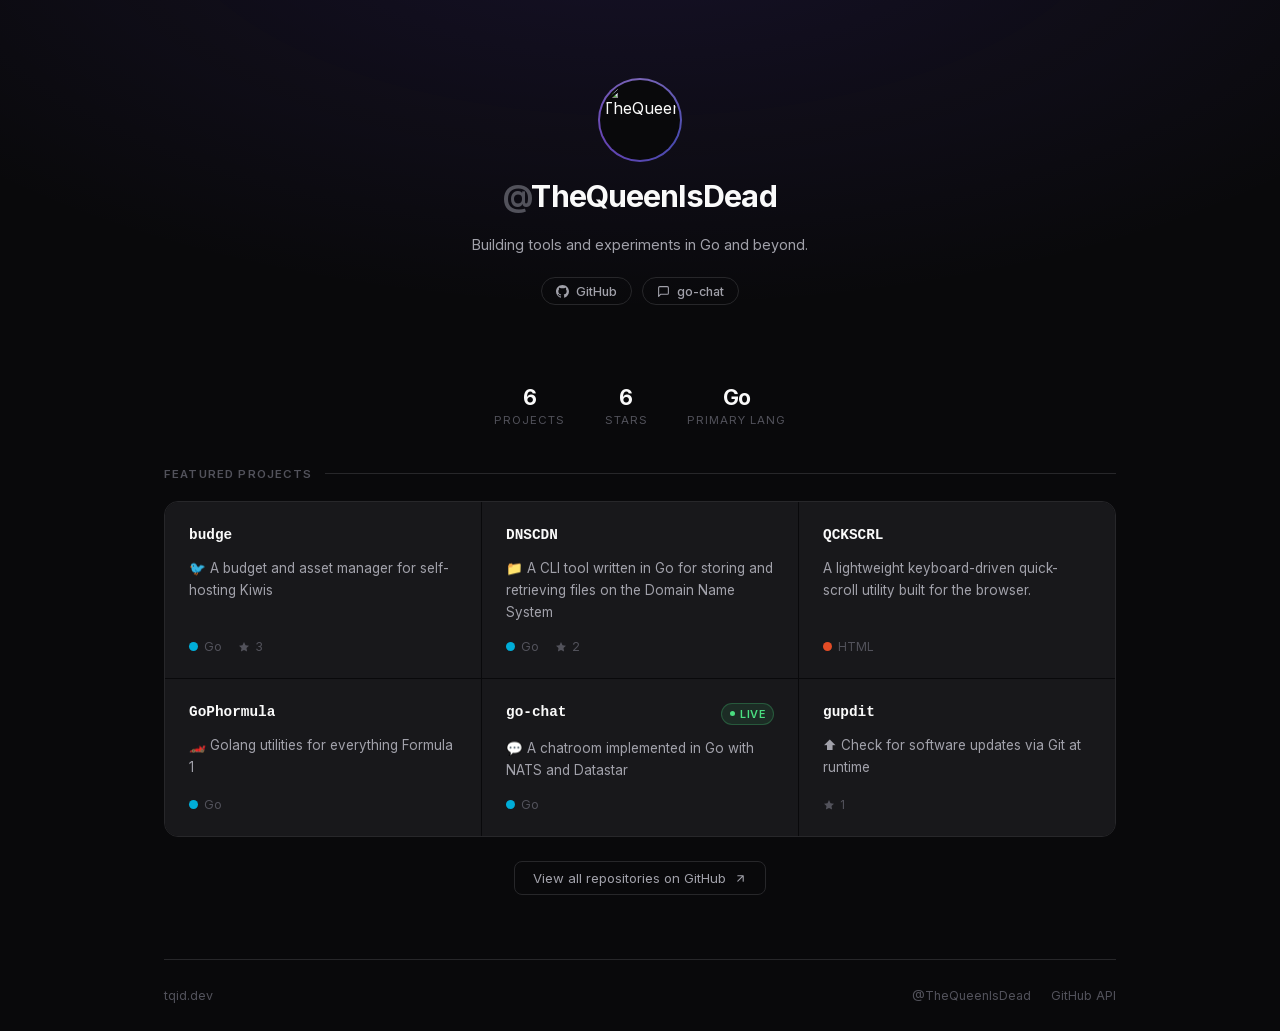
==== www/index.html @ 628c7e81 "feat: import website" ====
<!DOCTYPE html>
<html lang="en">
<head>
  <meta charset="UTF-8" />
  <meta name="viewport" content="width=device-width, initial-scale=1.0" />
  <title>tqid.dev</title>
  <meta name="description" content="TheQueenIsDead — Software projects and experiments" />
  <link rel="stylesheet" href="style.css" />
  <script defer src="main.js"></script>
  <script defer src="vendor/js/alpinejs/3.15.12/cdn.min.js"></script>
</head>
<body>
  <div class="container" x-data="app">

    <header>
      <div class="avatar-wrap">
        <div class="avatar-ring"></div>
        <div class="avatar-inner">
          <img src="https://avatars.githubusercontent.com/u/30706552?v=4" alt="TheQueenIsDead" />
        </div>
      </div>
      <h1 class="handle">
        <span class="handle-at">@</span><span class="handle-name">TheQueenIsDead</span>
      </h1>
      <p class="bio">Building tools and experiments in Go and beyond.</p>
      <div class="header-links">
        <a class="pill" href="https://github.com/TheQueenIsDead" target="_blank" rel="noopener">
          <svg width="13" height="13" viewBox="0 0 24 24" fill="currentColor" aria-hidden="true"><path d="M12 0c-6.626 0-12 5.373-12 12 0 5.302 3.438 9.8 8.207 11.387.599.111.793-.261.793-.577v-2.234c-3.338.726-4.033-1.416-4.033-1.416-.546-1.387-1.333-1.756-1.333-1.756-1.089-.745.083-.729.083-.729 1.205.084 1.839 1.237 1.839 1.237 1.07 1.834 2.807 1.304 3.492.997.107-.775.418-1.305.762-1.604-2.665-.305-5.467-1.334-5.467-5.931 0-1.311.469-2.381 1.236-3.221-.124-.303-.535-1.524.117-3.176 0 0 1.008-.322 3.301 1.23.957-.266 1.983-.399 3.003-.404 1.02.005 2.047.138 3.006.404 2.291-1.552 3.297-1.23 3.297-1.23.653 1.653.242 2.874.118 3.176.77.84 1.235 1.911 1.235 3.221 0 4.609-2.807 5.624-5.479 5.921.43.372.823 1.102.823 2.222v3.293c0 .319.192.694.801.576 4.765-1.589 8.199-6.086 8.199-11.386 0-6.627-5.373-12-12-12z"/></svg>
          GitHub
        </a>
        <a class="pill" href="https://chat.tqid.dev" target="_blank" rel="noopener">
          <svg width="13" height="13" viewBox="0 0 24 24" fill="none" stroke="currentColor" stroke-width="2" stroke-linecap="round" stroke-linejoin="round" aria-hidden="true"><path d="M21 15a2 2 0 0 1-2 2H7l-4 4V5a2 2 0 0 1 2-2h14a2 2 0 0 1 2 2z"/></svg>
          go-chat
        </a>
      </div>
    </header>

    <div class="stats-row">
      <div class="stat">
        <div class="stat-value" x-text="repos.length">6</div>
        <div class="stat-label">Projects</div>
      </div>
      <div class="stat">
        <div class="stat-value" x-text="totalStars">—</div>
        <div class="stat-label">Stars</div>
      </div>
      <div class="stat">
        <div class="stat-value" x-text="primaryLang">Go</div>
        <div class="stat-label">Primary lang</div>
      </div>
    </div>

    <div class="section-header">
      <span class="section-label">Featured Projects</span>
      <div class="section-line"></div>
    </div>

    <div class="projects-grid">
      <template x-for="repo in repos" :key="repo.name">
        <a class="card"
           :href="repo.html_url"
           target="_blank"
           rel="noopener"
           :aria-label="repo.name + ' on GitHub'"
           @mousemove="onMouseMove($event, $el)">
          <div class="card-top">
            <span class="card-name" x-text="repo.name"></span>
            <div class="badges">
              <span class="live-badge" x-show="repo.homepage && repo.homepage.trim()">
                <span class="live-dot"></span>live
              </span>
            </div>
          </div>
          <p class="card-desc" x-text="repo.description || 'No description provided.'"></p>
          <div class="card-footer">
            <div class="card-meta">
              <span class="lang" x-show="repo.language">
                <span class="lang-dot" :style="'background:' + langColor(repo.language)"></span>
                <span x-text="repo.language"></span>
              </span>
              <span class="stars" x-show="repo.stargazers_count > 0">
                <svg width="12" height="12" viewBox="0 0 24 24" fill="currentColor" aria-hidden="true"><path d="M12 2l3.09 6.26L22 9.27l-5 4.87 1.18 6.88L12 17.77l-6.18 3.25L7 14.14 2 9.27l6.91-1.01L12 2z"/></svg>
                <span x-text="repo.stargazers_count"></span>
              </span>
            </div>
            <svg class="arrow-icon" width="14" height="14" viewBox="0 0 24 24" fill="none" stroke="currentColor" stroke-width="2" stroke-linecap="round" stroke-linejoin="round" aria-hidden="true"><path d="M7 17 16.2 7.8M17 17V7H7"/></svg>
          </div>
        </a>
      </template>
    </div>

    <div class="view-all">
      <a href="https://github.com/TheQueenIsDead?tab=repositories" target="_blank" rel="noopener">
        View all repositories on GitHub
        <svg width="13" height="13" viewBox="0 0 24 24" fill="none" stroke="currentColor" stroke-width="2" stroke-linecap="round" stroke-linejoin="round" aria-hidden="true"><path d="M7 17 16.2 7.8M17 17V7H7"/></svg>
      </a>
    </div>

    <footer>
      <span class="footer-left">tqid.dev</span>
      <div class="footer-right">
        <a href="https://github.com/TheQueenIsDead" target="_blank" rel="noopener">@TheQueenIsDead</a>
        <a href="https://docs.github.com/en/rest" target="_blank" rel="noopener">GitHub API</a>
      </div>
    </footer>

  </div>
</body>
</html>
---- www/style.css ----
@font-face {
  font-family: 'Inter';
  font-style: normal;
  font-weight: 300 700;
  font-display: swap;
  src: url('vendor/fonts/inter/v20/inter.woff2') format('woff2');
}

*, *::before, *::after { box-sizing: border-box; margin: 0; padding: 0; }

:root {
  --bg: #09090b;
  --surface: #18181b;
  --surface-hover: #1c1c1f;
  --border: #27272a;
  --border-hover: #52525b;
  --text-1: #fafafa;
  --text-2: #a1a1aa;
  --text-3: #52525b;
  --accent: #a78bfa;
  --accent-dim: rgba(167, 139, 250, 0.08);
  --accent-border: rgba(167, 139, 250, 0.25);
  --green: #4ade80;
  --green-dim: rgba(74, 222, 128, 0.1);
  --green-border: rgba(74, 222, 128, 0.25);
}

html {
  font-family: 'Inter', system-ui, -apple-system, sans-serif;
  background: var(--bg);
  color: var(--text-1);
  -webkit-font-smoothing: antialiased;
}

body {
  min-height: 100vh;
  background:
    radial-gradient(ellipse 70% 40% at 50% -10%, rgba(120, 80, 255, 0.12), transparent),
    var(--bg);
}

.container {
  max-width: 1000px;
  margin: 0 auto;
  padding: 0 1.5rem;
}

/* ── Hero ── */
header {
  padding: 5rem 0 3.5rem;
  display: flex;
  flex-direction: column;
  align-items: center;
  text-align: center;
  gap: 1.25rem;
}

.avatar-wrap {
  position: relative;
  width: 80px;
  height: 80px;
}

.avatar-ring {
  position: absolute;
  inset: -2px;
  border-radius: 50%;
  background: conic-gradient(from 0deg, #a78bfa, #6366f1, #8b5cf6, #a78bfa);
  animation: spin 6s linear infinite;
  opacity: 0.7;
}

@keyframes spin { to { transform: rotate(360deg); } }

.avatar-inner {
  position: relative;
  width: 80px;
  height: 80px;
  border-radius: 50%;
  background: var(--bg);
  padding: 2px;
  z-index: 1;
}

.avatar-inner img {
  width: 100%;
  height: 100%;
  border-radius: 50%;
  display: block;
}

.handle {
  font-size: 1.9rem;
  font-weight: 700;
  letter-spacing: -0.03em;
  line-height: 1.1;
}

.handle-at { color: var(--text-3); }
.handle-name { color: var(--text-1); }

.bio {
  font-size: 0.9rem;
  color: var(--text-2);
  max-width: 380px;
  line-height: 1.65;
}

.header-links {
  display: flex;
  gap: 0.6rem;
  flex-wrap: wrap;
  justify-content: center;
}

.pill {
  display: inline-flex;
  align-items: center;
  gap: 0.4rem;
  padding: 0.35rem 0.9rem;
  border-radius: 9999px;
  border: 1px solid var(--border);
  font-size: 0.78rem;
  font-weight: 500;
  color: var(--text-2);
  text-decoration: none;
  background: transparent;
  transition: border-color 0.15s, color 0.15s, background 0.15s;
}

.pill:hover {
  border-color: var(--border-hover);
  color: var(--text-1);
  background: var(--surface);
}

/* ── Stats row ── */
.stats-row {
  display: flex;
  justify-content: center;
  gap: 2.5rem;
  padding: 1.5rem 0 2.5rem;
}

.stat {
  text-align: center;
}

.stat-value {
  font-size: 1.3rem;
  font-weight: 700;
  letter-spacing: -0.03em;
  color: var(--text-1);
}

.stat-label {
  font-size: 0.72rem;
  color: var(--text-3);
  margin-top: 0.15rem;
  text-transform: uppercase;
  letter-spacing: 0.08em;
}

/* ── Section divider ── */
.section-header {
  display: flex;
  align-items: center;
  gap: 0.75rem;
  margin-bottom: 1.25rem;
}

.section-label {
  font-size: 0.72rem;
  font-weight: 600;
  text-transform: uppercase;
  letter-spacing: 0.1em;
  color: var(--text-3);
  white-space: nowrap;
}

.section-line {
  flex: 1;
  height: 1px;
  background: var(--border);
}

/* ── Cards ── */
.projects-grid {
  display: grid;
  grid-template-columns: repeat(auto-fill, minmax(290px, 1fr));
  gap: 1px;
  border: 1px solid var(--border);
  border-radius: 14px;
  overflow: hidden;
  margin-bottom: 1.5rem;
}

.card {
  background: var(--surface);
  padding: 1.5rem;
  display: flex;
  flex-direction: column;
  gap: 0.75rem;
  text-decoration: none;
  color: inherit;
  transition: background 0.15s;
  position: relative;
  cursor: pointer;
}

.card::after {
  content: '';
  position: absolute;
  inset: 0;
  opacity: 0;
  background: radial-gradient(
    300px circle at var(--mx, 50%) var(--my, 50%),
    var(--accent-dim),
    transparent 70%
  );
  transition: opacity 0.25s;
  pointer-events: none;
}

.card:hover {
  background: var(--surface-hover);
}

.card:hover::after {
  opacity: 1;
}

.card-top {
  display: flex;
  align-items: flex-start;
  justify-content: space-between;
  gap: 0.5rem;
}

.card-name {
  font-family: ui-monospace, 'Cascadia Code', 'Source Code Pro', monospace;
  font-size: 0.9rem;
  font-weight: 600;
  color: var(--text-1);
  line-height: 1.3;
}

.badges {
  display: flex;
  gap: 0.35rem;
  flex-shrink: 0;
}

.live-badge {
  display: inline-flex;
  align-items: center;
  gap: 0.3rem;
  padding: 0.18rem 0.5rem;
  border-radius: 9999px;
  background: var(--green-dim);
  border: 1px solid var(--green-border);
  font-size: 0.68rem;
  font-weight: 600;
  color: var(--green);
  letter-spacing: 0.04em;
  text-transform: uppercase;
}

.live-dot {
  width: 5px;
  height: 5px;
  border-radius: 50%;
  background: var(--green);
  animation: blink 2s ease-in-out infinite;
}

@keyframes blink {
  0%, 100% { opacity: 1; box-shadow: 0 0 4px var(--green); }
  50% { opacity: 0.3; box-shadow: none; }
}

.card-desc {
  font-size: 0.84rem;
  color: var(--text-2);
  line-height: 1.65;
  flex: 1;
}

.card-footer {
  display: flex;
  align-items: center;
  justify-content: space-between;
  margin-top: 0.25rem;
}

.card-meta {
  display: flex;
  align-items: center;
  gap: 1rem;
}

.lang {
  display: inline-flex;
  align-items: center;
  gap: 0.4rem;
  font-size: 0.76rem;
  color: var(--text-3);
}

.lang-dot {
  width: 9px;
  height: 9px;
  border-radius: 50%;
  flex-shrink: 0;
}

.stars {
  display: inline-flex;
  align-items: center;
  gap: 0.3rem;
  font-size: 0.76rem;
  color: var(--text-3);
}

.arrow-icon {
  color: var(--text-3);
  opacity: 0;
  transform: translate(-3px, 3px);
  transition: opacity 0.15s, transform 0.15s;
  flex-shrink: 0;
}

.card:hover .arrow-icon {
  opacity: 1;
  transform: translate(0, 0);
}

/* ── View all link ── */
.view-all {
  display: flex;
  justify-content: center;
  margin-bottom: 4rem;
}

.view-all a {
  display: inline-flex;
  align-items: center;
  gap: 0.5rem;
  font-size: 0.82rem;
  color: var(--text-2);
  text-decoration: none;
  border: 1px solid var(--border);
  border-radius: 8px;
  padding: 0.5rem 1.1rem;
  transition: border-color 0.15s, color 0.15s, background 0.15s;
}

.view-all a:hover {
  border-color: var(--border-hover);
  color: var(--text-1);
  background: var(--surface);
}

/* ── Footer ── */
footer {
  border-top: 1px solid var(--border);
  padding: 1.75rem 0;
  display: flex;
  align-items: center;
  justify-content: space-between;
  flex-wrap: wrap;
  gap: 0.75rem;
}

.footer-left {
  font-size: 0.78rem;
  color: var(--text-3);
}

.footer-right {
  display: flex;
  gap: 1.25rem;
}

footer a {
  font-size: 0.78rem;
  color: var(--text-3);
  text-decoration: none;
  transition: color 0.15s;
}

footer a:hover { color: var(--text-1); }

/* ── Skeleton ── */
.skeleton {
  border-radius: 6px;
  background: linear-gradient(90deg, var(--surface) 0%, #222226 50%, var(--surface) 100%);
  background-size: 200% 100%;
  animation: shimmer 1.6s infinite;
}

@keyframes shimmer {
  0% { background-position: 200% 0; }
  100% { background-position: -200% 0; }
}

/* ── Responsive ── */
@media (max-width: 640px) {
  header { padding: 3rem 0 2rem; }
  .handle { font-size: 1.5rem; }
  .stats-row { gap: 1.5rem; }
  .projects-grid { grid-template-columns: 1fr; }
  footer { flex-direction: column; align-items: flex-start; }
}
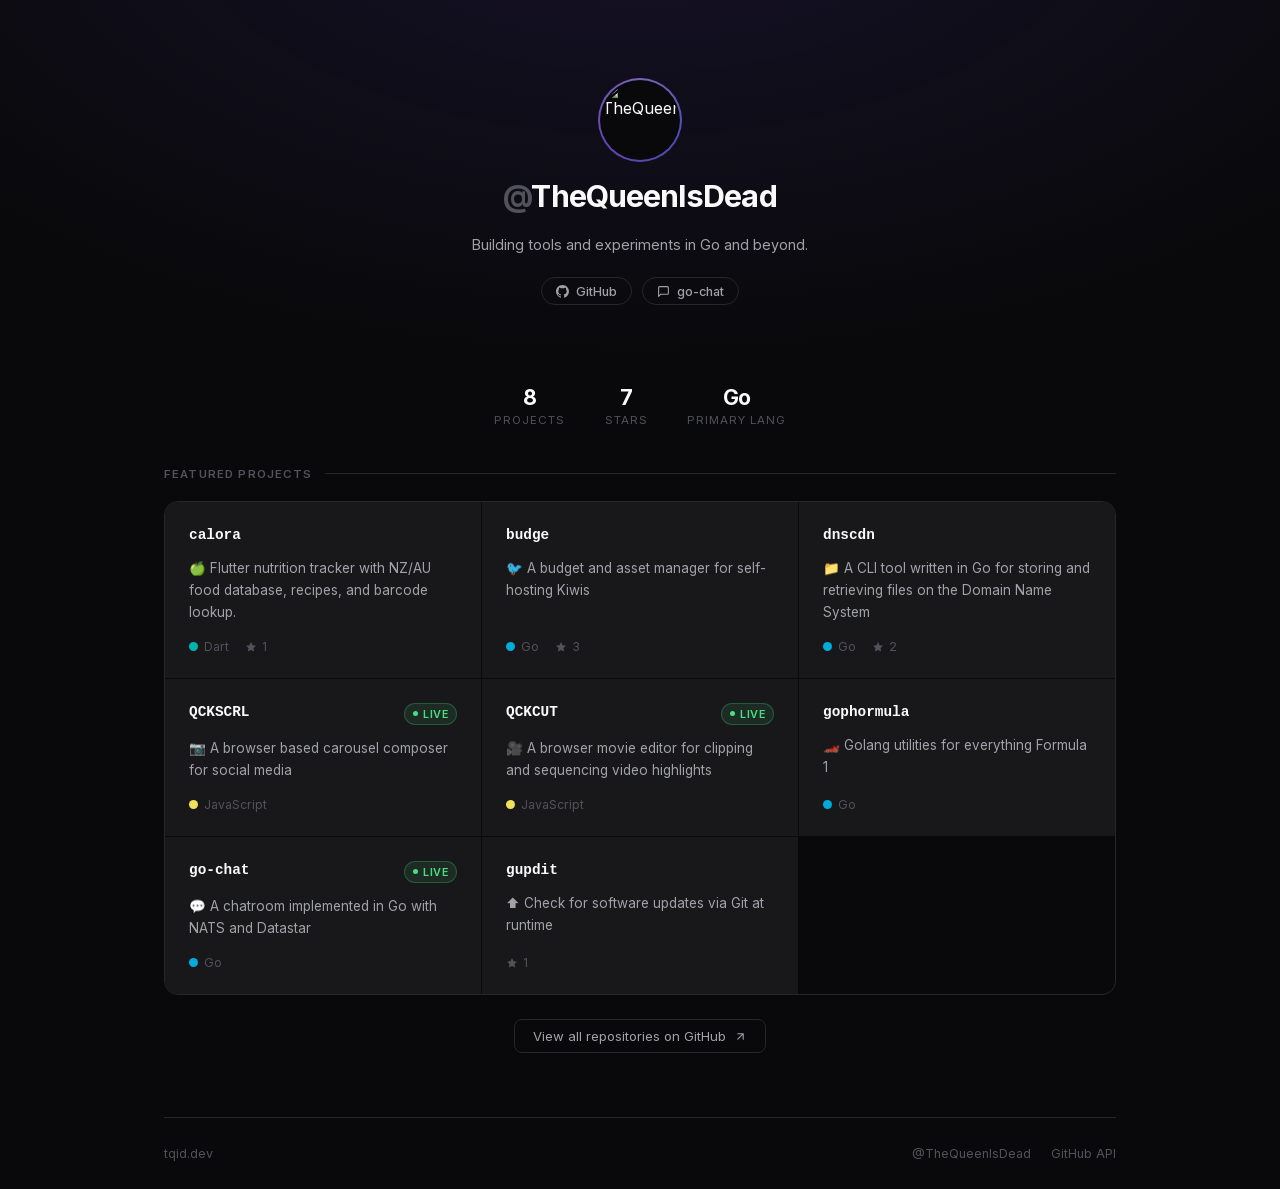
==== commit 9378ce6c: "chore(www): sync project placeholders with GitHub API values Refresh the FALLBACK_REPOS placeholder " ====
--- a/www/index.html
+++ b/www/index.html
@@ -37,7 +37,7 @@
 
     <div class="stats-row">
       <div class="stat">
-        <div class="stat-value" x-text="repos.length">6</div>
+        <div class="stat-value" x-text="repos.length">8</div>
         <div class="stat-label">Projects</div>
       </div>
       <div class="stat">
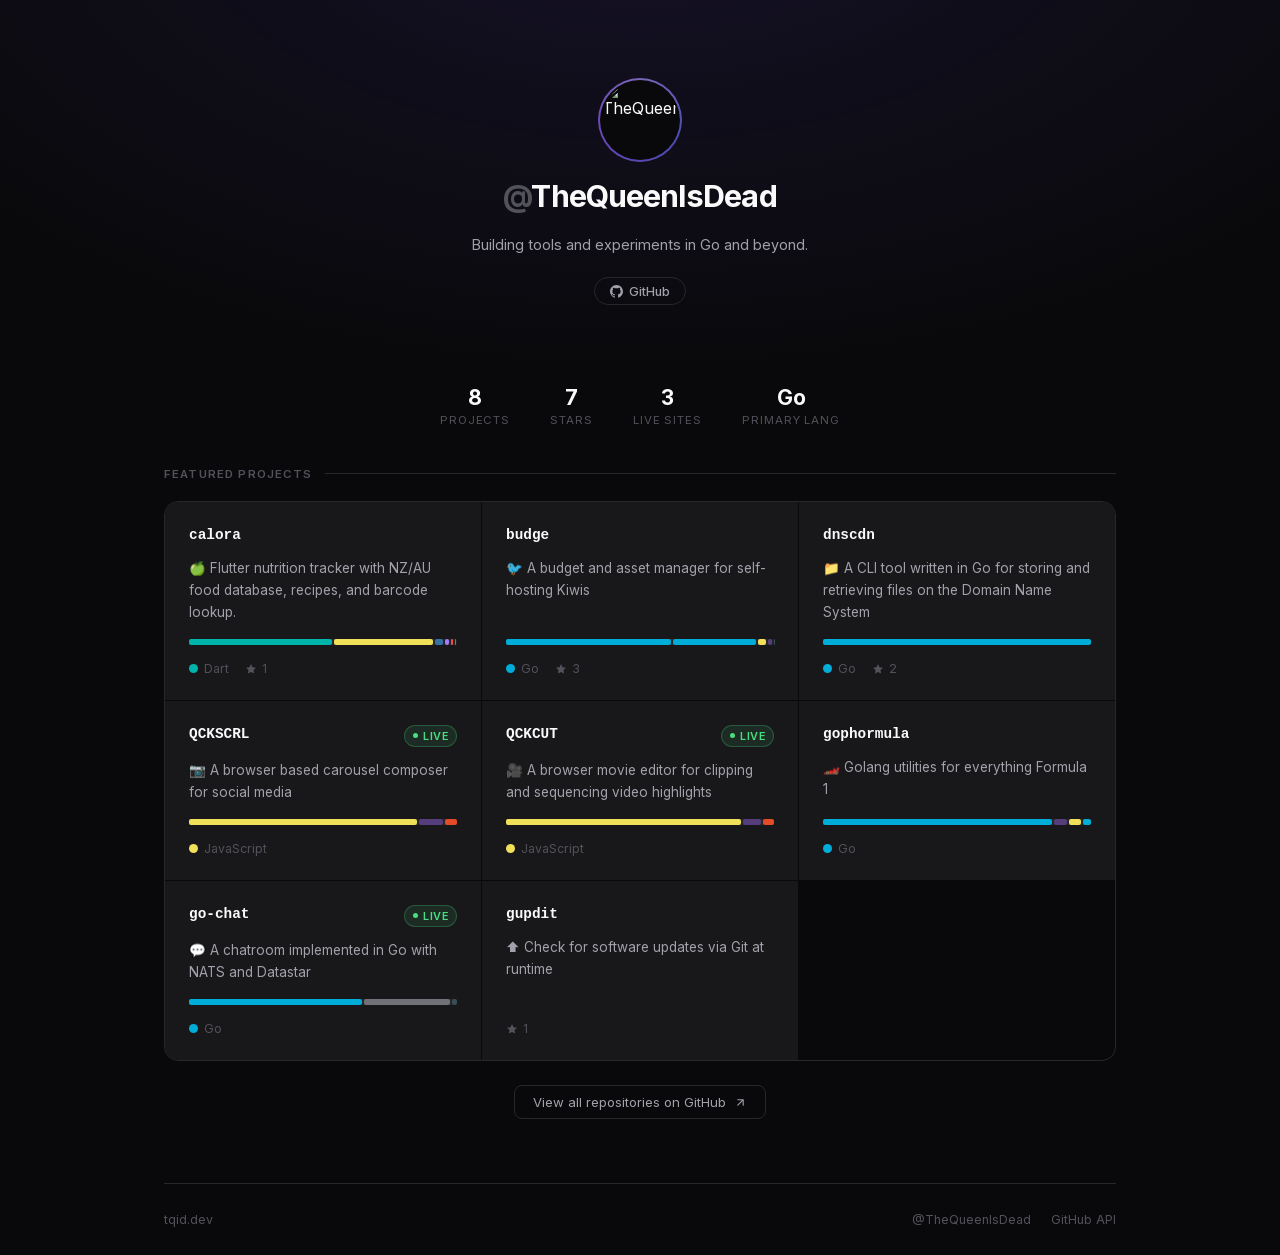
==== commit f64172ec: "refactor(www): move project data into markup, slim down main.js Project details now live in the x-da" ====
--- a/www/index.html
+++ b/www/index.html
@@ -10,7 +10,33 @@
   <script defer src="vendor/js/alpinejs/3.15.12/cdn.min.js"></script>
 </head>
 <body>
-  <div class="container" x-data="app">
+  <div class="app"
+       x-data="app([
+         { name: 'calora', language: 'Dart', stargazers_count: 1, homepage: '',
+           description: '🍏 Flutter nutrition tracker with NZ/AU food database, recipes, and barcode lookup.',
+           languages: { Dart: 356203, JavaScript: 247489, Python: 19823, Kotlin: 11666, Swift: 2728, HTML: 1517, 'Objective-C': 38 } },
+         { name: 'budge', language: 'Go', stargazers_count: 3, homepage: '',
+           description: '🐦 A budget and asset manager for self-hosting Kiwis',
+           languages: { Go: 130898, 'Go Template': 66038, JavaScript: 5952, CSS: 3008, Dockerfile: 296 } },
+         { name: 'dnscdn', language: 'Go', stargazers_count: 2, homepage: '',
+           description: '📁 A CLI tool written in Go for storing and retrieving files on the Domain Name System',
+           languages: { Go: 14804 } },
+         { name: 'QCKSCRL', language: 'JavaScript', stargazers_count: 0, homepage: 'https://scrl.tqid.dev/',
+           description: '📷 A browser based carousel composer for social media',
+           languages: { JavaScript: 162717, CSS: 17394, HTML: 8327 } },
+         { name: 'QCKCUT', language: 'JavaScript', stargazers_count: 0, homepage: 'https://cut.tqid.dev/',
+           description: '🎥 A browser movie editor for clipping and sequencing video highlights',
+           languages: { JavaScript: 337311, CSS: 26284, HTML: 15682 } },
+         { name: 'gophormula', language: 'Go', stargazers_count: 0, homepage: '',
+           description: '🏎️ Golang utilities for everything Formula 1',
+           languages: { Go: 76199, CSS: 4374, JavaScript: 3816, 'Go Template': 2662 } },
+         { name: 'go-chat', language: 'Go', stargazers_count: 0, homepage: 'https://chat.tqid.dev/',
+           description: '💬 A chatroom implemented in Go with NATS and Datastar',
+           languages: { Go: 8546, templ: 4268, Dockerfile: 252 } },
+         { name: 'gupdit', language: null, stargazers_count: 1, homepage: '',
+           description: '⬆️ Check for software updates via Git at runtime' },
+       ])"
+       x-init="load()">
 
     <header>
       <div class="avatar-wrap">
@@ -28,24 +54,24 @@
           <svg width="13" height="13" viewBox="0 0 24 24" fill="currentColor" aria-hidden="true"><path d="M12 0c-6.626 0-12 5.373-12 12 0 5.302 3.438 9.8 8.207 11.387.599.111.793-.261.793-.577v-2.234c-3.338.726-4.033-1.416-4.033-1.416-.546-1.387-1.333-1.756-1.333-1.756-1.089-.745.083-.729.083-.729 1.205.084 1.839 1.237 1.839 1.237 1.07 1.834 2.807 1.304 3.492.997.107-.775.418-1.305.762-1.604-2.665-.305-5.467-1.334-5.467-5.931 0-1.311.469-2.381 1.236-3.221-.124-.303-.535-1.524.117-3.176 0 0 1.008-.322 3.301 1.23.957-.266 1.983-.399 3.003-.404 1.02.005 2.047.138 3.006.404 2.291-1.552 3.297-1.23 3.297-1.23.653 1.653.242 2.874.118 3.176.77.84 1.235 1.911 1.235 3.221 0 4.609-2.807 5.624-5.479 5.921.43.372.823 1.102.823 2.222v3.293c0 .319.192.694.801.576 4.765-1.589 8.199-6.086 8.199-11.386 0-6.627-5.373-12-12-12z"/></svg>
           GitHub
         </a>
-        <a class="pill" href="https://chat.tqid.dev" target="_blank" rel="noopener">
-          <svg width="13" height="13" viewBox="0 0 24 24" fill="none" stroke="currentColor" stroke-width="2" stroke-linecap="round" stroke-linejoin="round" aria-hidden="true"><path d="M21 15a2 2 0 0 1-2 2H7l-4 4V5a2 2 0 0 1 2-2h14a2 2 0 0 1 2 2z"/></svg>
-          go-chat
-        </a>
       </div>
     </header>
 
     <div class="stats-row">
       <div class="stat">
-        <div class="stat-value" x-text="repos.length">8</div>
+        <div class="stat-value" x-text="repos.length"></div>
         <div class="stat-label">Projects</div>
       </div>
       <div class="stat">
-        <div class="stat-value" x-text="totalStars">—</div>
+        <div class="stat-value" x-text="totalStars"></div>
         <div class="stat-label">Stars</div>
       </div>
       <div class="stat">
-        <div class="stat-value" x-text="primaryLang">Go</div>
+        <div class="stat-value" x-text="liveSites"></div>
+        <div class="stat-label">Live sites</div>
+      </div>
+      <div class="stat">
+        <div class="stat-value" x-text="primaryLang"></div>
         <div class="stat-label">Primary lang</div>
       </div>
     </div>
@@ -57,25 +83,39 @@
 
     <div class="projects-grid">
       <template x-for="repo in repos" :key="repo.name">
-        <a class="card"
-           :href="repo.html_url"
-           target="_blank"
-           rel="noopener"
-           :aria-label="repo.name + ' on GitHub'"
-           @mousemove="onMouseMove($event, $el)">
+        <article class="card" @mousemove="onMouseMove($event, $el)">
           <div class="card-top">
-            <span class="card-name" x-text="repo.name"></span>
+            <!-- Stretched via .card-name::after, so the whole card opens the repo. -->
+            <a class="card-name"
+               :href="repo.html_url"
+               target="_blank"
+               rel="noopener"
+               :aria-label="repo.name + ' on GitHub'"
+               x-text="repo.name"></a>
             <div class="badges">
-              <span class="live-badge" x-show="repo.homepage && repo.homepage.trim()">
+              <a class="live-badge"
+                 x-show="repo.homepage"
+                 :href="repo.homepage"
+                 target="_blank"
+                 rel="noopener"
+                 :aria-label="repo.name + ' live site'">
                 <span class="live-dot"></span>live
-              </span>
+              </a>
             </div>
           </div>
-          <p class="card-desc" x-text="repo.description || 'No description provided.'"></p>
+          <p class="card-desc" x-text="repo.description"></p>
+          <div class="lang-bar" x-show="breakdown(repo).length">
+            <template x-for="lang in breakdown(repo)" :key="lang.name">
+              <span class="lang-color"
+                    :data-lang="lang.name"
+                    :data-percent="lang.percent"
+                    :style="'width: ' + lang.percent + '%'"></span>
+            </template>
+          </div>
           <div class="card-footer">
             <div class="card-meta">
               <span class="lang" x-show="repo.language">
-                <span class="lang-dot" :style="'background:' + langColor(repo.language)"></span>
+                <span class="lang-dot lang-color" :data-lang="repo.language"></span>
                 <span x-text="repo.language"></span>
               </span>
               <span class="stars" x-show="repo.stargazers_count > 0">
@@ -85,7 +125,7 @@
             </div>
             <svg class="arrow-icon" width="14" height="14" viewBox="0 0 24 24" fill="none" stroke="currentColor" stroke-width="2" stroke-linecap="round" stroke-linejoin="round" aria-hidden="true"><path d="M7 17 16.2 7.8M17 17V7H7"/></svg>
           </div>
-        </a>
+        </article>
       </template>
     </div>
 
--- a/www/style.css
+++ b/www/style.css
@@ -39,7 +39,7 @@
     var(--bg);
 }
 
-.container {
+.app {
   max-width: 1000px;
   margin: 0 auto;
   padding: 0 1.5rem;
@@ -137,8 +137,9 @@
 /* ── Stats row ── */
 .stats-row {
   display: flex;
+  flex-wrap: wrap;
   justify-content: center;
-  gap: 2.5rem;
+  gap: 1rem 2.5rem;
   padding: 1.5rem 0 2.5rem;
 }
 
@@ -243,6 +244,19 @@
   font-weight: 600;
   color: var(--text-1);
   line-height: 1.3;
+  text-decoration: none;
+}
+
+/* Stretches the repo link over the whole card, under the live badge. */
+.card-name::after {
+  content: '';
+  position: absolute;
+  inset: 0;
+  z-index: 1;
+}
+
+.card:focus-within {
+  background: var(--surface-hover);
 }
 
 .badges {
@@ -264,6 +278,24 @@
   color: var(--green);
   letter-spacing: 0.04em;
   text-transform: uppercase;
+  text-decoration: none;
+  position: relative;
+  z-index: 2;
+  transition: background 0.2s, border-color 0.2s, box-shadow 0.2s, transform 0.2s;
+}
+
+.live-badge:hover,
+.live-badge:focus-visible {
+  background: var(--green-border);
+  border-color: var(--green);
+  box-shadow: 0 0 16px rgba(74, 222, 128, 0.35);
+  transform: translateY(-1px);
+}
+
+.live-badge:hover .live-dot {
+  animation: none;
+  opacity: 1;
+  box-shadow: 0 0 6px var(--green);
 }
 
 .live-dot {
@@ -313,6 +345,78 @@
   border-radius: 50%;
   flex-shrink: 0;
 }
+
+/* GitHub-style language split, one segment per language. */
+.lang-bar {
+  display: flex;
+  gap: 2px;
+  height: 6px;
+  border-radius: 9999px;
+  background: var(--border);
+  margin-top: 0.25rem;
+  /* Above .card-name::after, so segments stay hoverable. */
+  position: relative;
+  z-index: 2;
+}
+
+.lang-bar > * {
+  position: relative;
+  height: 100%;
+  border-radius: 2px;
+  transition: width 0.4s ease;
+}
+
+/* Widens the hover target beyond the 6px bar. */
+.lang-bar > *::before {
+  content: '';
+  position: absolute;
+  inset: -4px 0;
+}
+
+.lang-bar > *::after {
+  content: attr(data-lang) ' ' attr(data-percent) '%';
+  position: absolute;
+  bottom: calc(100% + 7px);
+  left: 50%;
+  transform: translateX(-50%) translateY(3px);
+  padding: 0.22rem 0.45rem;
+  border-radius: 6px;
+  background: var(--bg);
+  border: 1px solid var(--border-hover);
+  color: var(--text-1);
+  font-size: 0.68rem;
+  white-space: nowrap;
+  opacity: 0;
+  pointer-events: none;
+  transition: opacity 0.15s, transform 0.15s;
+}
+
+.lang-bar > *:hover::after {
+  opacity: 1;
+  transform: translateX(-50%) translateY(0);
+}
+
+.lang-color {
+  background: #71717a;
+}
+
+.lang-color[data-lang="Go"]         { background: #00add8; }
+.lang-color[data-lang="Go Template"] { background: #00add8; }
+.lang-color[data-lang="HTML"]       { background: #e34c26; }
+.lang-color[data-lang="JavaScript"] { background: #f1e05a; }
+.lang-color[data-lang="TypeScript"] { background: #3178c6; }
+.lang-color[data-lang="Python"]     { background: #3572a5; }
+.lang-color[data-lang="Rust"]       { background: #dea584; }
+.lang-color[data-lang="CSS"]        { background: #563d7c; }
+.lang-color[data-lang="Shell"]      { background: #89e051; }
+.lang-color[data-lang="Dart"]       { background: #00b4ab; }
+.lang-color[data-lang="Kotlin"]     { background: #a97bff; }
+.lang-color[data-lang="Swift"]      { background: #f05138; }
+.lang-color[data-lang="Objective-C"] { background: #438eff; }
+.lang-color[data-lang="Nix"]        { background: #7e7eff; }
+.lang-color[data-lang="HCL"]        { background: #844fba; }
+.lang-color[data-lang="C++"]        { background: #f34b7d; }
+.lang-color[data-lang="Dockerfile"] { background: #384d54; }
 
 .stars {
   display: inline-flex;
